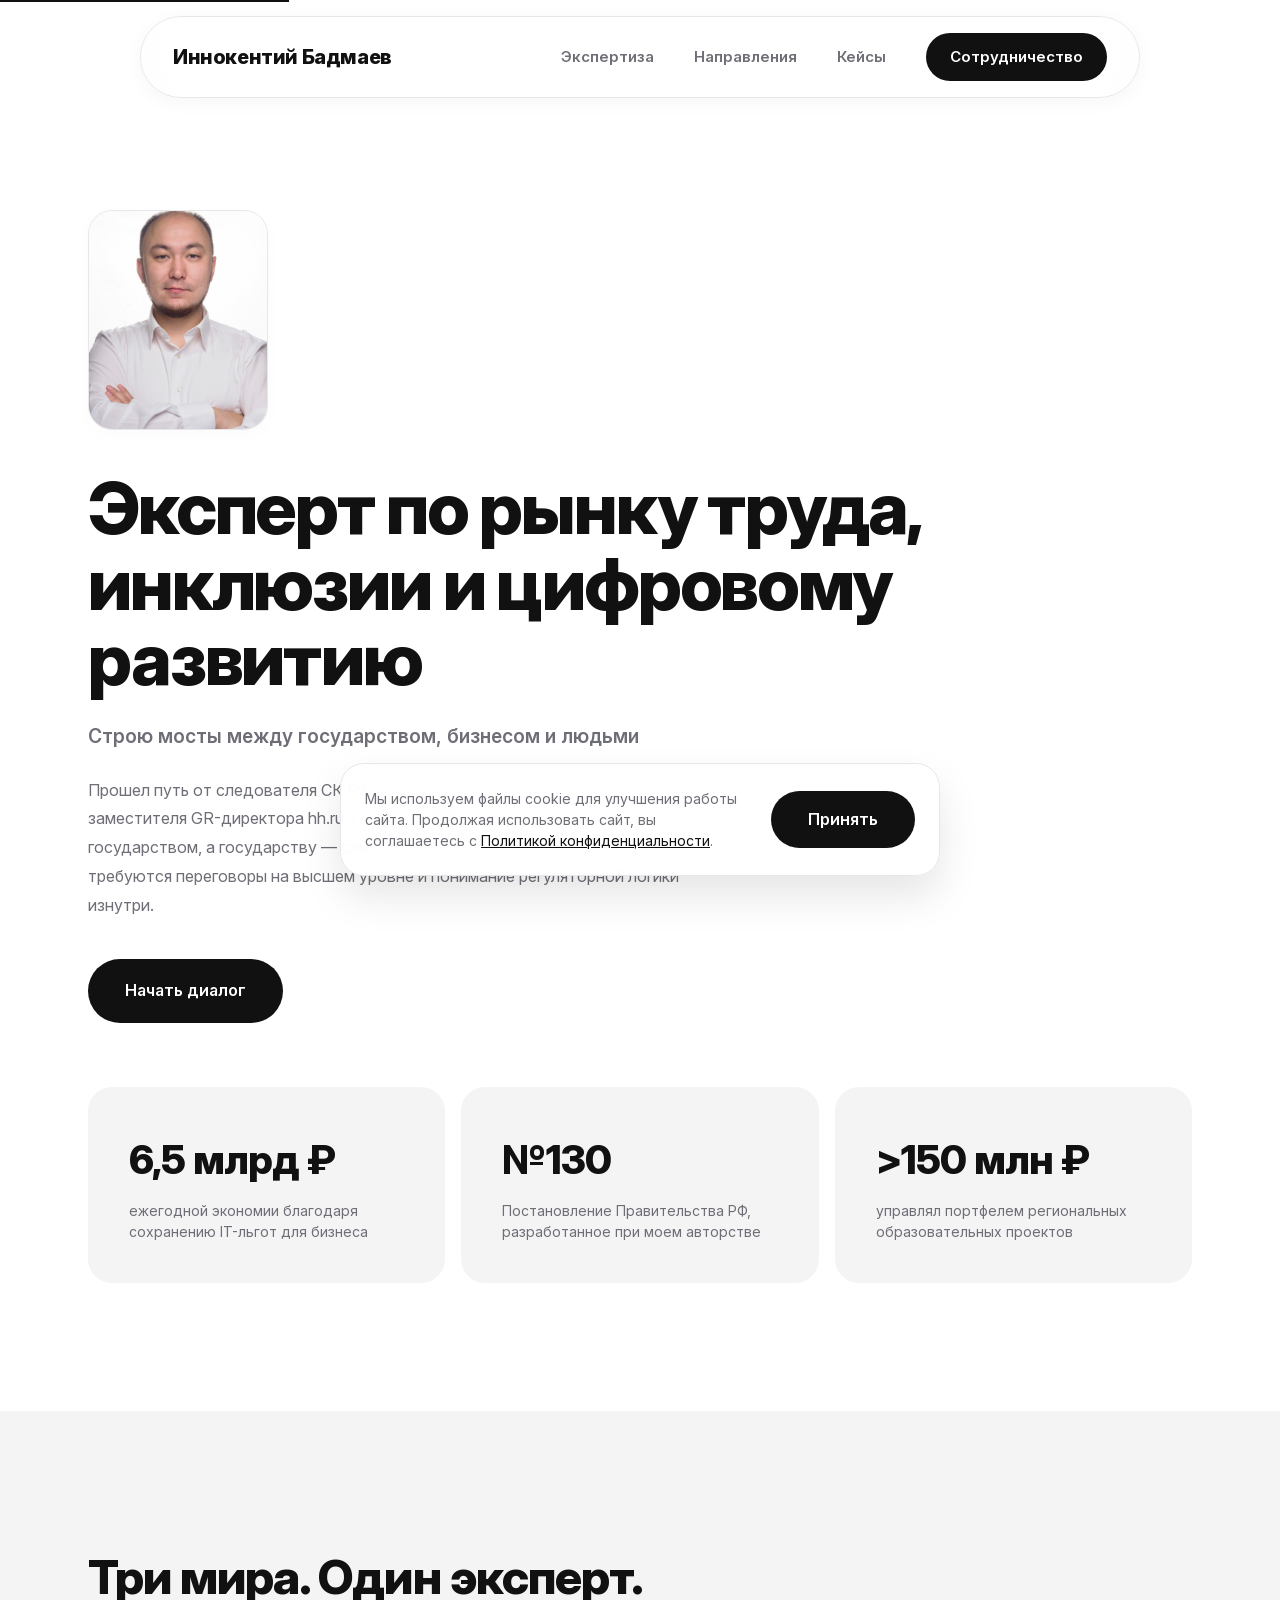
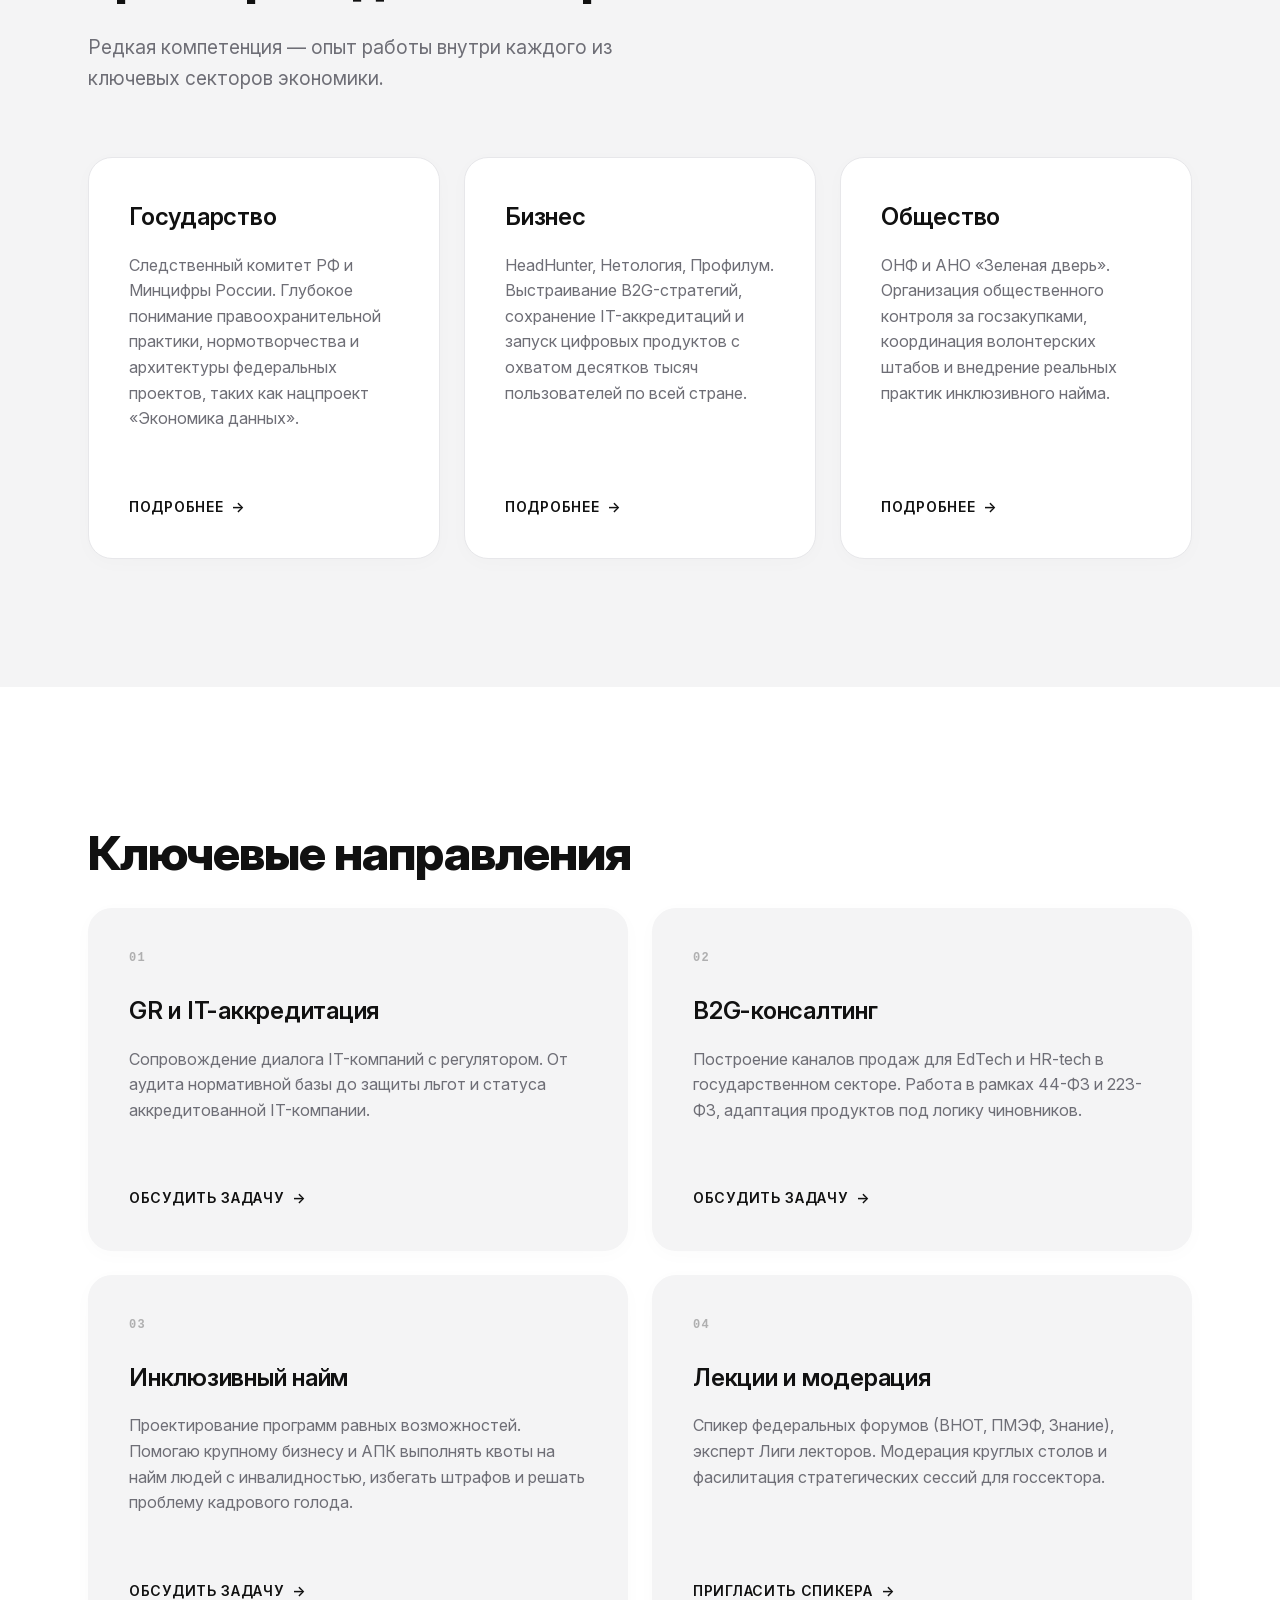
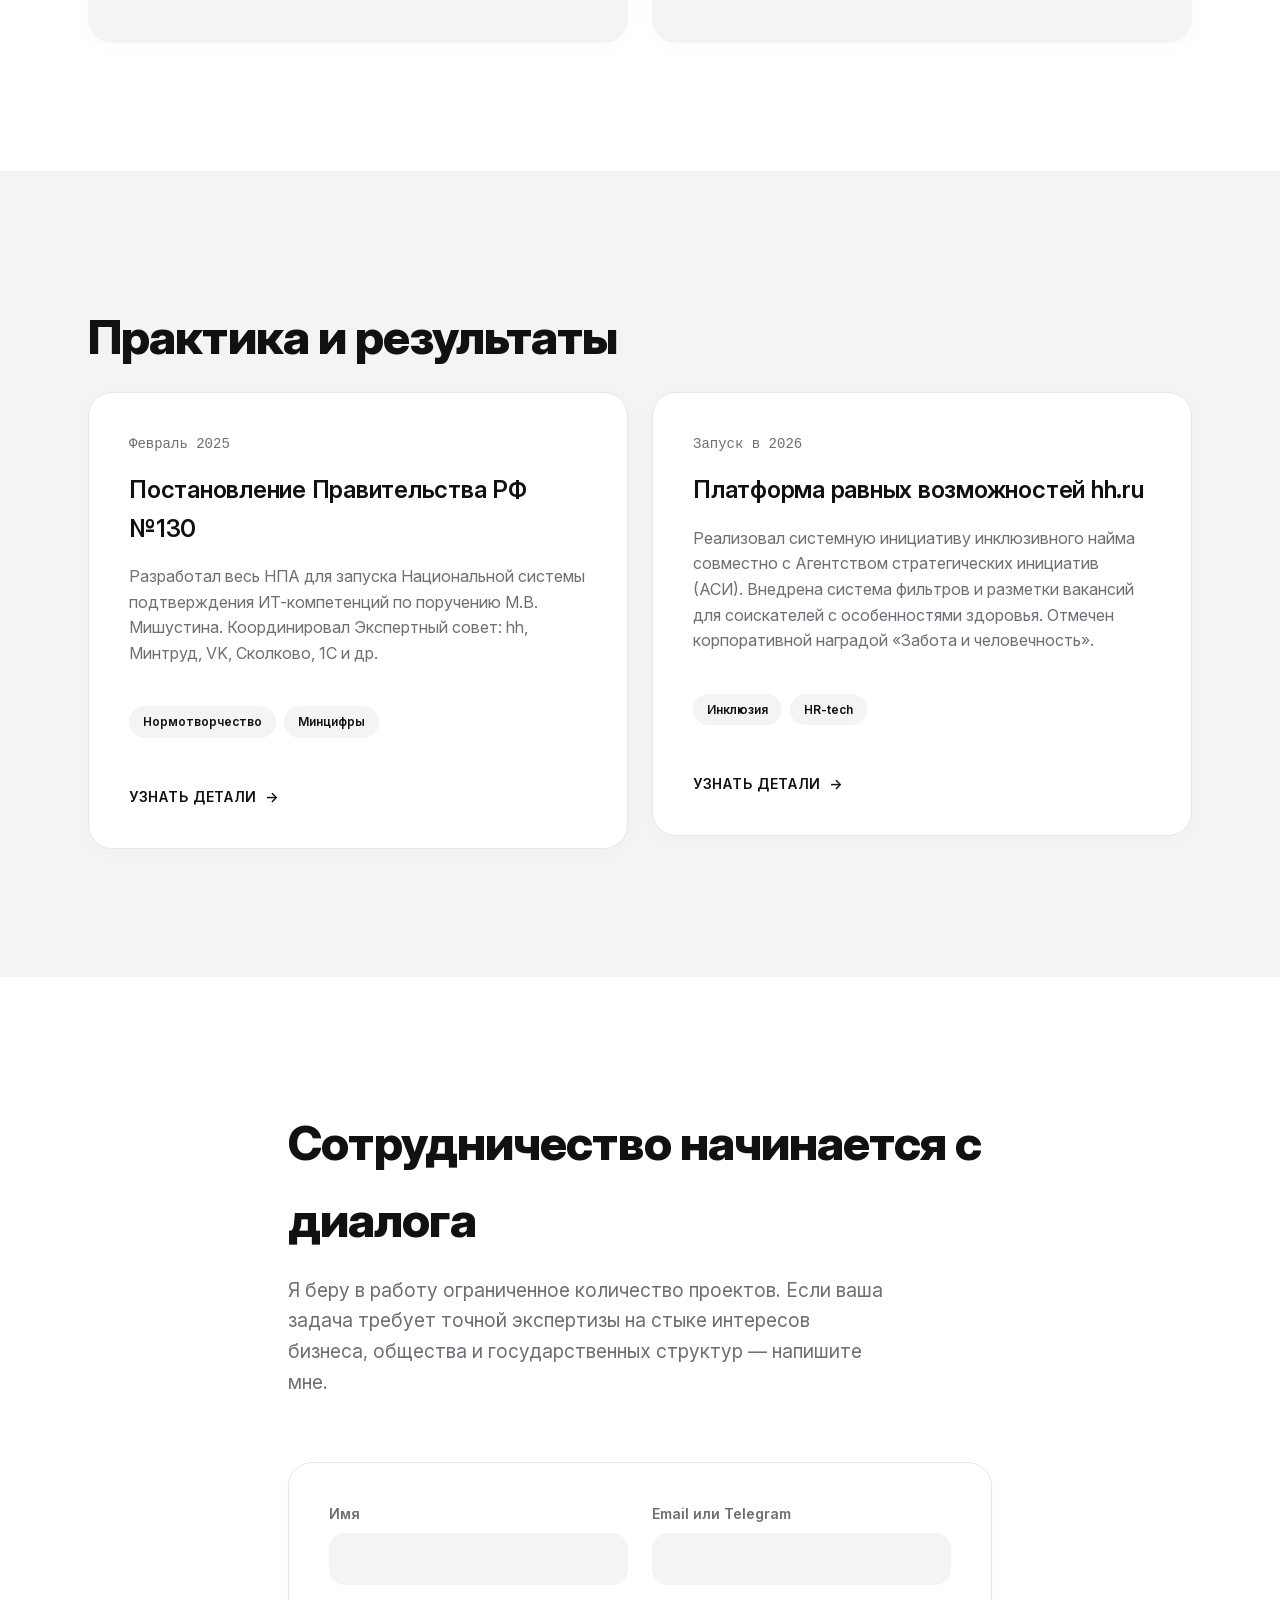
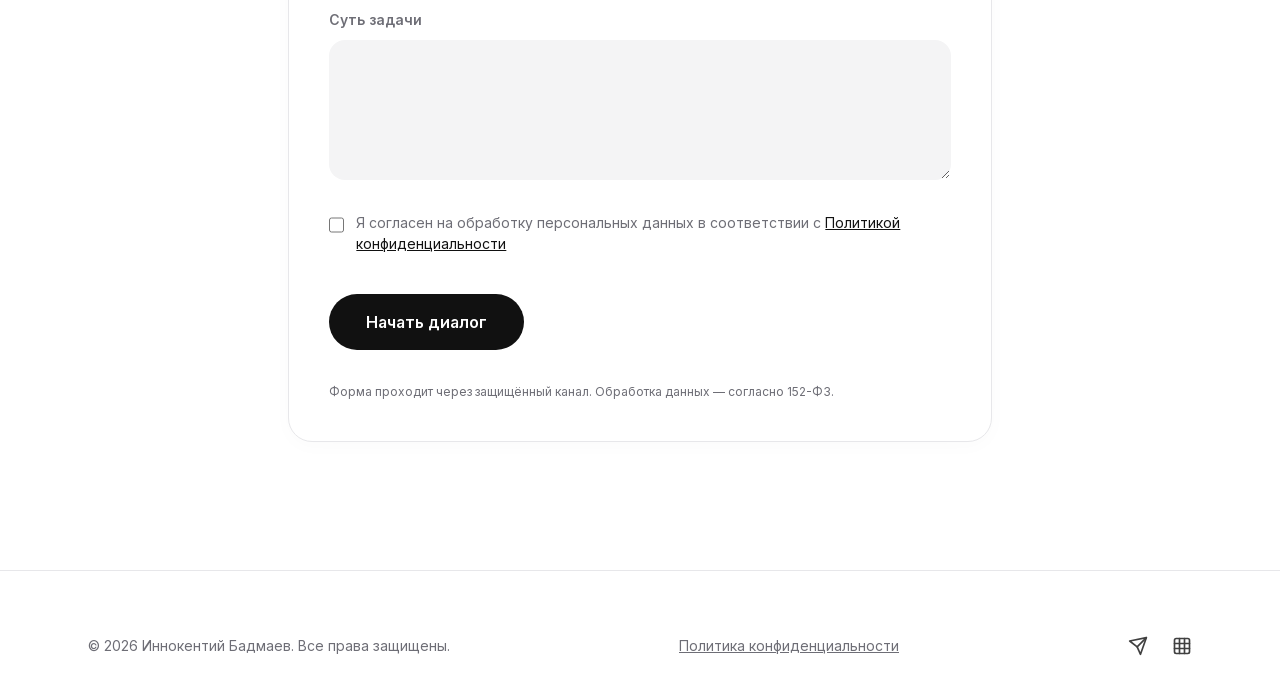
==== index.html @ f8599f76 "fix: finalize font and server function logic" ====
<!DOCTYPE html>
<html lang="ru">
<head>
  <meta charset="UTF-8">
  <meta name="viewport" content="width=device-width, initial-scale=1.0">
  <meta name="theme-color" content="#FFFFFF">
  <title>Иннокентий Бадмаев &mdash; Эксперт по рынку труда, инклюзии и цифровому развитию</title>
  <meta name="description" content="Иннокентий Бадмаев — эксперт на стыке государства, бизнеса и общества. GR-консалтинг, IT-аккредитация, инклюзивные программы, экспертные лекции.">
  <meta name="author" content="Иннокентий Бадмаев">
  <meta name="robots" content="index, follow">
  <link rel="canonical" href="https://isbadmaev.ru/">

  <!-- Open Graph -->
  <meta property="og:title" content="Иннокентий Бадмаев — Эксперт по рынку труда, инклюзии и цифровому развитию">
  <meta property="og:description" content="Строю мосты между государством, бизнесом и людьми">
  <meta property="og:type" content="website">
  <meta property="og:locale" content="ru_RU">
  <meta property="og:image" content="https://isbadmaev.ru/assets/images/avatar.jpg">

  <!-- Favicons -->
  <link rel="icon" type="image/svg+xml" href="assets/favicons/favicon.svg">
  <link rel="icon" type="image/png" sizes="96x96" href="assets/favicons/favicon-96x96.png">
  <link rel="icon" href="assets/favicons/favicon.ico" sizes="any">
  <link rel="apple-touch-icon" href="assets/favicons/apple-touch-icon.png">
  <link rel="manifest" href="assets/favicons/site.webmanifest">

  <!-- Предзагрузка критичного шрифта ускоряет First Contentful Paint -->
  <link rel="preload" href="assets/fonts/inter-var.woff2" as="font" type="font/woff2" crossorigin>

  <!-- Стили: строго normalize перед кастомными стилями -->
  <link rel="stylesheet" href="css/normalize.css">
  <link rel="stylesheet" href="css/style.css">

  <!-- Структурированные данные Schema.org -->
  <script type="application/ld+json">
  {
    "@context": "https://schema.org",
    "@type": "Person",
    "name": "Иннокентий Сергеевич Бадмаев",
    "jobTitle": "Эксперт по рынку труда, инклюзии и цифровому развитию",
    "description": "Эксперт на стыке государства, бизнеса и общества. Участник разработки Постановления Правительства РФ №130.",
    "url": "https://isbadmaev.ru/",
    "sameAs": [
      "https://setka.ru/users/2638cc5f-790b-4da6-909e-8d99691bec29",
      "https://t.me/i_badmaev"
    ]
  }
  </script>
</head>
<body>

  <!-- Skip-link для клавиатурной навигации и screen-readers (a11y) -->
  <a href="#main-content" class="skip-link">Перейти к основному содержанию</a>

  <!-- ==================== HEADER / NAVIGATION ==================== -->
  <header class="header">
    <div class="header__container">
      <a href="#hero" class="header__logo">Иннокентий Бадмаев</a>

      <nav class="nav" aria-label="Основная навигация">
        <!-- Бургер -->
        <button class="nav__burger" type="button" aria-label="Открыть меню" aria-expanded="false" aria-controls="nav-menu">
          <span class="nav__burger-line"></span>
          <span class="nav__burger-line"></span>
          <span class="nav__burger-line"></span>
        </button>

        <!-- Затемняющий фон (оверлей) -->
        <div class="nav__overlay" id="nav-overlay"></div>

        <!-- Выезжающая панель меню -->
        <div class="nav__menu" id="nav-menu" role="navigation">
          <button class="nav__close" type="button" aria-label="Закрыть меню">
            &times;
          </button>
          
          <a class="nav__link" href="#matrix">Экспертиза</a>
          <a class="nav__link" href="#services">Направления</a>
          <a class="nav__link" href="#cases">Кейсы</a>
          <a class="nav__link nav__link--cta" href="#contact">Сотрудничество</a>
        </div>
      </nav>
    </div>
  </header>

  <main class="main" id="main-content">

    <!-- ==================== 1. HERO ==================== -->
    <section class="hero" id="hero" aria-labelledby="hero-title">
      <div class="hero__media" aria-hidden="true"></div>

      <div class="hero__container">
        <div class="hero__content">
          <img src="assets/images/avatar.jpg" alt="Иннокентий Бадмаев" class="hero__avatar" width="180" height="220">
          
          <h1 class="hero__title" id="hero-title">Эксперт по рынку труда, инклюзии и цифровому развитию</h1>
          <p class="hero__subtitle">Строю мосты между государством, бизнесом и людьми</p>
          <p class="hero__lead">Прошел путь от следователя СК РФ до руководителя проектов Минцифры и заместителя GR-директора hh.ru. Помогаю бизнесу говорить с государством, а государству — слышать людей. Решаю задачи там, где требуются переговоры на высшем уровне и понимание регуляторной логики изнутри.</p>
          <a href="#contact" class="hero__cta button button--primary">Начать диалог</a>
        </div>

        <div class="hero__stats" role="list" aria-label="Ключевые показатели">
          <div class="hero__stat" role="listitem">
            <span class="hero__stat-number">6,5 млрд ₽</span>
            <span class="hero__stat-label">ежегодной экономии благодаря сохранению IT-льгот для бизнеса</span>
          </div>
          <div class="hero__stat" role="listitem">
            <span class="hero__stat-number">№130</span>
            <span class="hero__stat-label">Постановление Правительства РФ, разработанное при моем авторстве</span>
          </div>
          <div class="hero__stat" role="listitem">
            <span class="hero__stat-number">>150 млн ₽</span>
            <span class="hero__stat-label">управлял портфелем региональных образовательных проектов</span>
          </div>
        </div>
      </div>
    </section>

    <!-- ==================== 2. МАТРИЦА УНИКАЛЬНОСТИ ==================== -->
    <section class="matrix" id="matrix" aria-labelledby="matrix-title">
      <div class="matrix__container">
        <h2 class="matrix__title" id="matrix-title">Три мира. Один эксперт.</h2>
        <p class="matrix__subtitle">Редкая компетенция — опыт работы внутри каждого из ключевых секторов экономики.</p>

        <div class="matrix__grid">
          <article class="matrix__card">
            <h3 class="matrix__card-title">Государство</h3>
            <p class="matrix__card-text">Следственный комитет РФ и Минцифры России. Глубокое понимание правоохранительной практики, нормотворчества и архитектуры федеральных проектов, таких как нацпроект «Экономика данных».</p>
            <a href="#contact" class="card__link">Подробнее <span class="card__link-arrow" aria-hidden="true">&rarr;</span></a>
          </article>

          <article class="matrix__card">
            <h3 class="matrix__card-title">Бизнес</h3>
            <p class="matrix__card-text">HeadHunter, Нетология, Профилум. Выстраивание B2G-стратегий, сохранение IT-аккредитаций и запуск цифровых продуктов с охватом десятков тысяч пользователей по всей стране.</p>
            <a href="#contact" class="card__link">Подробнее <span class="card__link-arrow" aria-hidden="true">&rarr;</span></a>
          </article>

          <article class="matrix__card">
            <h3 class="matrix__card-title">Общество</h3>
            <p class="matrix__card-text">ОНФ и АНО «Зеленая дверь». Организация общественного контроля за госзакупками, координация волонтерских штабов и внедрение реальных практик инклюзивного найма.</p>
            <a href="#contact" class="card__link">Подробнее <span class="card__link-arrow" aria-hidden="true">&rarr;</span></a>
          </article>
        </div>
      </div>
    </section>

    <!-- ==================== 3. ПРОДУКТОВЫЙ ПОРТФЕЛЬ ==================== -->
    <section class="services" id="services" aria-labelledby="services-title">
      <div class="services__container">
        <h2 class="services__title" id="services-title">Ключевые направления</h2>

        <div class="services-grid">
          <article class="services-grid__item">
            <span class="services-grid__index" aria-hidden="true">01</span>
            <h3 class="services-grid__title">GR и IT-аккредитация</h3>
            <p class="services-grid__text">Сопровождение диалога IT-компаний с регулятором. От аудита нормативной базы до защиты льгот и статуса аккредитованной IT-компании.</p>
            <a href="#contact" class="card__link">Обсудить задачу <span class="card__link-arrow" aria-hidden="true">&rarr;</span></a>
          </article>

          <article class="services-grid__item">
            <span class="services-grid__index" aria-hidden="true">02</span>
            <h3 class="services-grid__title">B2G-консалтинг</h3>
            <p class="services-grid__text">Построение каналов продаж для EdTech и HR-tech в государственном секторе. Работа в рамках 44-ФЗ и 223-ФЗ, адаптация продуктов под логику чиновников.</p>
            <a href="#contact" class="card__link">Обсудить задачу <span class="card__link-arrow" aria-hidden="true">&rarr;</span></a>
          </article>

          <article class="services-grid__item">
            <span class="services-grid__index" aria-hidden="true">03</span>
            <h3 class="services-grid__title">Инклюзивный найм</h3>
            <p class="services-grid__text">Проектирование программ равных возможностей. Помогаю крупному бизнесу и АПК выполнять квоты на найм людей с инвалидностью, избегать штрафов и решать проблему кадрового голода.</p>
            <a href="#contact" class="card__link">Обсудить задачу <span class="card__link-arrow" aria-hidden="true">&rarr;</span></a>
          </article>

          <article class="services-grid__item">
            <span class="services-grid__index" aria-hidden="true">04</span>
            <h3 class="services-grid__title">Лекции и модерация</h3>
            <p class="services-grid__text">Спикер федеральных форумов (ВНОТ, ПМЭФ, Знание), эксперт Лиги лекторов. Модерация круглых столов и фасилитация стратегических сессий для госсектора.</p>
            <a href="#contact" class="card__link">Пригласить спикера <span class="card__link-arrow" aria-hidden="true">&rarr;</span></a>
          </article>
        </div>
      </div>
    </section>

    <!-- ==================== 4. ФЛАГМАНСКИЕ КЕЙСЫ ==================== -->
    <section class="cases" id="cases" aria-labelledby="cases-title">
      <div class="cases__container">
        <h2 class="cases__title" id="cases-title">Практика и результаты</h2>

        <div class="cases__timeline">
          <article class="cases__item">
            <div class="cases__card">
              <span class="cases__date">Февраль 2025</span>
              <h3 class="cases__item-title">Постановление Правительства РФ №130</h3>
              <p class="cases__item-text">Разработал весь НПА для запуска Национальной системы подтверждения ИТ-компетенций по поручению М.В. Мишустина. Координировал Экспертный совет: hh, Минтруд, VK, Сколково, 1С и др.</p>
              <div class="cases__badges">
                <span class="cases__badge">Нормотворчество</span>
                <span class="cases__badge">Минцифры</span>
              </div>
              <a href="#contact" class="cases__cta">Узнать детали <span class="card__link-arrow" aria-hidden="true">&rarr;</span></a>
            </div>
          </article>

          <article class="cases__item">
            <div class="cases__card">
              <span class="cases__date">Запуск в 2026</span>
              <h3 class="cases__item-title">Платформа равных возможностей hh.ru</h3>
              <p class="cases__item-text">Реализовал системную инициативу инклюзивного найма совместно с Агентством стратегических инициатив (АСИ). Внедрена система фильтров и разметки вакансий для соискателей с особенностями здоровья. Отмечен корпоративной наградой «Забота и человечность».</p>
              <div class="cases__badges">
                <span class="cases__badge">Инклюзия</span>
                <span class="cases__badge">HR-tech</span>
              </div>
              <a href="#contact" class="cases__cta">Узнать детали <span class="card__link-arrow" aria-hidden="true">&rarr;</span></a>
            </div>
          </article>
        </div>
      </div>
    </section>

    <!-- ==================== 5. CALL TO ACTION / ФОРМА СВЯЗИ ==================== -->
    <section class="contact" id="contact" aria-labelledby="contact-title">
      <div class="contact__container">
        <h2 class="contact__title" id="contact-title">Сотрудничество начинается с диалога</h2>
        <p class="contact__subtitle">Я беру в работу ограниченное количество проектов. Если ваша задача требует точной экспертизы на стыке интересов бизнеса, общества и государственных структур — напишите мне.</p>

        <form class="contact__form" id="contact-form" action="/api/send-form" method="POST" novalidate>
          <div class="contact__row">
            <div class="contact__field">
              <label class="contact__label" for="name">Имя</label>
              <input class="contact__input" type="text" id="name" name="name" required autocomplete="name" aria-describedby="name-error">
              <span class="contact__error" id="name-error" role="alert" aria-live="polite"></span>
            </div>

            <div class="contact__field">
              <label class="contact__label" for="contact-info">Email или Telegram</label>
              <input class="contact__input" type="text" id="contact-info" name="contact_info" required autocomplete="email" aria-describedby="contact-info-error">
              <span class="contact__error" id="contact-info-error" role="alert" aria-live="polite"></span>
            </div>
          </div>

          <div class="contact__field">
            <label class="contact__label" for="message">Суть задачи</label>
            <textarea class="contact__textarea" id="message" name="message" rows="4" required aria-describedby="message-error"></textarea>
            <span class="contact__error" id="message-error" role="alert" aria-live="polite"></span>
          </div>

          <div class="contact__consent">
            <input class="contact__checkbox" type="checkbox" id="consent" name="consent" required>
            <label class="contact__consent-label" for="consent">
              Я согласен на обработку персональных данных в соответствии с
              <a href="privacy.html" class="contact__policy-link">Политикой конфиденциальности</a>
            </label>
          </div>

          <button class="contact__submit button button--primary" type="submit">
            <span class="contact__submit-text">Начать диалог</span>
          </button>

          <p class="contact__microtext">Форма проходит через защищённый канал. Обработка данных — согласно 152-ФЗ.</p>
          <p class="contact__status" id="contact-status" role="status" aria-live="polite"></p>
        </form>
      </div>
    </section>

  </main>

  <!-- ==================== FOOTER ==================== -->
  <footer class="footer">
    <div class="footer__container">
      <p class="footer__copyright">&copy; 2026 Иннокентий Бадмаев. Все права защищены.</p>

      <nav class="footer__nav" aria-label="Юридическая информация">
        <a class="footer__link" href="privacy.html">Политика конфиденциальности</a>
      </nav>

      <div class="footer__socials">
        <a href="https://t.me/i_badmaev" class="footer__social-link" aria-label="Telegram" target="_blank" rel="noopener noreferrer me">
          <svg xmlns="http://www.w3.org/2000/svg" width="20" height="20" viewBox="0 0 24 24" fill="none" stroke="currentColor" stroke-width="2" stroke-linecap="round" stroke-linejoin="round"><path d="m22 2-7 20-4-9-9-7Z"/><path d="M22 2 11 13"/></svg>
        </a>
        <a href="https://setka.ru/users/2638cc5f-790b-4da6-909e-8d99691bec29" class="footer__social-link" aria-label="Setka" target="_blank" rel="noopener noreferrer me">
          <svg xmlns="http://www.w3.org/2000/svg" width="20" height="20" viewBox="0 0 24 24" fill="none" stroke="currentColor" stroke-width="2" stroke-linecap="round" stroke-linejoin="round"><rect width="18" height="18" x="3" y="3" rx="2"/><path d="M9 3v18"/><path d="M15 3v18"/><path d="M3 9h18"/><path d="M3 15h18"/></svg>
        </a>
      </div>
    </div>
  </footer>

  <!-- ==================== COOKIE CONSENT (152-ФЗ) ==================== -->
  <div class="cookie-consent" id="cookie-consent" role="dialog" aria-label="Уведомление об использовании cookie" hidden>
    <p class="cookie-consent__text">
      Мы используем файлы cookie для улучшения работы сайта. Продолжая использовать сайт, вы соглашаетесь с
      <a href="privacy.html" class="cookie-consent__link">Политикой конфиденциальности</a>.
    </p>
    <button class="cookie-consent__button button button--primary" id="cookie-consent-accept" type="button">Принять</button>
  </div>

  <!-- Скрипты подключаются в конце body для скорости загрузки -->
  <script src="js/cookie-consent.js" defer></script>
  <script src="js/main.js" defer></script>

</body>
</html>
---- css/style.css ----
/* ==========================================================================
   style.css — БИС 2.1 (Light Premium Bento Edition)
   Стиль: Чистый минимализм, высокая контрастность, строгая типографика. 
   Mobile First. Подключается строго после normalize.css.
   ========================================================================== */

/* ---- 1. ROOT ПЕРЕМЕННЫЕ ---- */
:root {
  /* Цвета: Светлый премиум */
  --color-bg: #ffffff;          
  --color-bg-soft: #f4f4f5;     
  --color-bg-card: #ffffff;     
  --color-text: #111111;        
  --color-text-secondary: #6e6e76; 
  --color-border: #e7e7ea;      
  --color-border-hover: #d4d4d8;
  
  /* Акценты и Статусы (Успех/Ошибка) */
  --color-accent: #111111;      
  --color-accent-hover: #2a2a2e;
  --color-accent-text: #ffffff; 
  --color-error: #ef4444;       
  --color-success: #10b981;     

  /* Типографика */
  --font-main: 'Inter', system-ui, -apple-system, BlinkMacSystemFont, 'Segoe UI', sans-serif;
  --fs-h1: clamp(2.5rem, 7vw, 4.5rem);
  --fs-h2: clamp(2rem, 5vw, 3rem);
  --fs-h3: clamp(1.25rem, 2vw, 1.5rem);
  --fs-lead: clamp(1.125rem, 1.5vw, 1.25rem);
  --fs-body: 1rem;
  --fs-small: 0.875rem;
  
  --lh-tight: 1.05;
  --lh-normal: 1.6;
  
  --fw-black: 800;
  --fw-bold: 600;
  --fw-regular: 400;

  /* Отступы */
  --space-xs: 0.5rem;
  --space-sm: 1rem;
  --space-md: 1.5rem;
  --space-lg: 2.5rem;
  --space-xl: 4rem;
  --space-section: clamp(5rem, 12vw, 8rem);

  /* Радиусы */
  --radius-pill: 999px;
  --radius-lg: 24px;
  --radius-md: 16px;
  --radius-sm: 8px;

  /* Тени и эффекты */
  --shadow-glow: 0 4px 20px rgba(0, 0, 0, 0.02);
  --shadow-card-hover: 0 12px 30px rgba(0, 0, 0, 0.08), 0 4px 10px rgba(0, 0, 0, 0.03);
  
  /* Контейнер */
  --container-max: 1200px;
  --container-padding: 1.5rem;

  /* Анимация */
  --transition-fast: 0.2s ease-out;
  --transition-base: 0.4s cubic-bezier(0.16, 1, 0.3, 1);
}

@media (min-width: 768px) {
  :root {
    --container-padding: 3rem;
  }
}

@font-face {
  font-family: 'Inter';
  src: url('../assets/fonts/inter-var.woff2') format('woff2');
  font-weight: 100 900;
  font-display: swap;
}

/* ---- 2. БАЗА ---- */
body {
  font-family: var(--font-main);
  font-size: var(--fs-body);
  line-height: var(--lh-normal);
  color: var(--color-text);
  background-color: var(--color-bg);
  -webkit-font-smoothing: antialiased;
  -moz-osx-font-smoothing: grayscale;
}

::selection {
  background-color: rgba(17, 17, 17, 0.1);
  color: var(--color-text);
}

a {
  text-decoration: none;
  transition: all var(--transition-fast);
}

.skip-link {
  position: absolute;
  top: -40px;
  left: 0;
  background: var(--color-accent);
  color: var(--color-accent-text);
  padding: 8px;
  z-index: 1000;
  transition: top var(--transition-fast);
}
.skip-link:focus {
  top: 0;
}

.header__container,
.hero__container,
.matrix__container,
.services__container,
.cases__container,
.contact__container,
.footer__container {
  max-width: var(--container-max);
  margin: 0 auto;
  padding-left: var(--container-padding);
  padding-right: var(--container-padding);
}

/* ---- 3. КНОПКИ ---- */
.button {
  display: inline-flex;
  align-items: center;
  justify-content: center;
  gap: var(--space-xs);
  padding: 1.125rem 2.25rem;
  border-radius: var(--radius-pill);
  font-size: var(--fs-body);
  font-weight: var(--fw-bold);
  white-space: nowrap;
  cursor: pointer;
  transition: all var(--transition-base);
}

.button--primary {
  background-color: var(--color-accent);
  color: var(--color-accent-text);
  border: 1px solid transparent;
}

.button--primary:hover {
  background-color: var(--color-accent-hover);
  transform: scale(1.02) translateY(-2px);
  box-shadow: 0 10px 20px rgba(0, 0, 0, 0.1);
}

.button--primary:active {
  transform: scale(0.98);
}

.button:disabled {
  opacity: 0.7;
  cursor: not-allowed;
  transform: none !important;
  box-shadow: none !important;
}

.card__link,
.cases__cta {
  display: inline-flex;
  align-items: center;
  gap: 0.5rem;
  margin-top: auto;
  padding-top: var(--space-md);
  font-size: var(--fs-small);
  font-weight: var(--fw-bold);
  color: var(--color-text);
  text-transform: uppercase;
  letter-spacing: 0.05em;
}

.card__link-arrow {
  display: inline-block;
  transition: transform var(--transition-fast);
}

.card__link:hover .card__link-arrow,
.cases__cta:hover .card__link-arrow {
  transform: translateX(6px);
}

.card__link:hover,
.cases__cta:hover {
  color: var(--color-text-secondary);
}

/* ---- 4. HEADER (ИСПРАВЛЕНО ДЛЯ МЕНЮ) ---- */
.header {
  position: sticky;
  top: var(--space-sm);
  z-index: 100;
  display: flex;
  justify-content: center;
  padding: 0 var(--space-sm);
}

.header__container {
  position: relative; /* Важно: для позиционирования ::before */
  display: flex;
  align-items: center;
  justify-content: space-between;
  width: 100%;
  max-width: 1000px;
  padding: 1rem 2rem;
  background-color: rgba(255, 255, 255, 0.85);
  border: 1px solid var(--color-border);
  border-radius: var(--radius-pill);
  box-shadow: 0 4px 20px rgba(0, 0, 0, 0.04);
  /* GPU-ускорение для плавного скролла под шапкой */
  will-change: transform, backdrop-filter;
  transform: translateZ(0);
}

/* Размытие вынесено на отдельный слой, чтобы не блокировать мобильное меню */
.header__container::before {
  content: "";
  position: absolute;
  inset: 0;
  border-radius: inherit;
  backdrop-filter: blur(16px);
  -webkit-backdrop-filter: blur(16px);
  z-index: -1; 
}

.header__logo {
  font-weight: var(--fw-black);
  font-size: 1.25rem;
  color: var(--color-text);
  letter-spacing: -0.02em;
}

.nav__burger {
  display: flex;
  flex-direction: column;
  justify-content: center;
  gap: 6px;
  width: 32px;
  height: 32px;
  z-index: 110;
  background: transparent;
  border: none;
  cursor: pointer;
  padding: 0;
}

.nav__burger-line {
  display: block;
  width: 100%;
  height: 2px;
  background-color: var(--color-text);
  border-radius: 2px;
  transition: all var(--transition-base);
}

.nav__burger[aria-expanded="true"] .nav__burger-line:nth-child(1) {
  transform: translateY(8px) rotate(45deg);
}
.nav__burger[aria-expanded="true"] .nav__burger-line:nth-child(2) {
  opacity: 0;
}
.nav__burger[aria-expanded="true"] .nav__burger-line:nth-child(3) {
  transform: translateY(-8px) rotate(-45deg);
}

/* Оверлей меню */
.nav__overlay {
  position: fixed;
  top: 0;
  left: 0;
  width: 100vw;
  height: 100vh;
  background-color: rgba(17, 17, 17, 0.4);
  backdrop-filter: blur(4px);
  -webkit-backdrop-filter: blur(4px);
  z-index: 115;
  opacity: 0;
  visibility: hidden;
  transition: all var(--transition-base);
}

.nav__overlay.is-active {
  opacity: 1;
  visibility: visible;
}

/* Панель меню */
.nav__menu {
  position: fixed;
  top: 0;
  right: 0;
  height: 100vh;
  width: min(85vw, 360px);
  background-color: var(--color-bg);
  border-left: 1px solid var(--color-border);
  display: flex;
  flex-direction: column;
  align-items: flex-start;
  gap: var(--space-lg);
  padding: 8rem var(--space-lg) var(--space-lg);
  transform: translateX(100%);
  transition: transform var(--transition-base);
  z-index: 120;
  box-shadow: -10px 0 40px rgba(0, 0, 0, 0.05);
}

.nav__menu.is-open {
  transform: translateX(0);
}

/* Железобетонный крестик закрытия */
.nav__close {
  position: absolute;
  top: 1rem;
  right: 1.5rem;
  background: transparent;
  border: none;
  font-size: 3rem; /* Крупно и удобно */
  line-height: 1;
  color: var(--color-text-secondary);
  cursor: pointer;
  transition: color var(--transition-fast), transform var(--transition-fast);
  padding: 1rem; /* Большая зона клика для пальца */
  display: flex;
  align-items: center;
  justify-content: center;
  border-radius: 50%;
  z-index: 1000; /* Принудительно поверх всего */
}

.nav__close:hover {
  color: var(--color-text);
  transform: scale(1.1);
}

.nav__link {
  font-size: 1.5rem;
  font-weight: var(--fw-bold);
  color: var(--color-text-secondary);
  display: block;
}

.nav__link:hover {
  color: var(--color-text);
}

.nav__link--cta {
  margin-top: var(--space-md);
  padding: 1rem 2rem;
  background-color: var(--color-accent);
  color: var(--color-bg);
  border-radius: var(--radius-pill);
  font-size: 1.125rem;
}

@media (min-width: 900px) {
  .nav__burger,
  .nav__overlay,
  .nav__close {
    display: none;
  }
  .nav__menu {
    position: static;
    height: auto;
    width: auto;
    flex-direction: row;
    align-items: center;
    gap: 2.5rem;
    padding: 0;
    transform: none;
    border: none;
    background-color: transparent;
    box-shadow: none;
  }
  .nav__link {
    font-size: 0.9375rem;
  }
  .nav__link--cta {
    margin-top: 0;
    padding: 0.75rem 1.5rem;
    font-size: 0.9375rem;
  }
}
@media (max-width: 400px) {
  .header__logo {
    font-size: 1rem;
  }
  .header__container {
    padding: 1rem 1.25rem;
  }
}

/* ---- 5. HERO ---- */
.hero, .matrix, .services, .cases, .contact {
  scroll-margin-top: 6rem;
}
.hero {
  padding: 8rem 0 var(--space-section);
  background-color: var(--color-bg);
}

.hero__container {
  display: flex;
  flex-direction: column;
  gap: var(--space-xl);
}

.hero__avatar {
  width: 140px;
  height: 160px; 
  border-radius: var(--radius-lg);
  object-fit: cover;
  margin-bottom: var(--space-lg);
  border: 1px solid var(--color-border);
  box-shadow: var(--shadow-glow);
}

.hero__title {
  font-size: var(--fs-h1);
  font-weight: var(--fw-black);
  line-height: var(--lh-tight);
  letter-spacing: -0.03em;
  margin-bottom: var(--space-md);
  color: var(--color-text);
}

.hero__subtitle {
  font-size: var(--fs-lead);
  font-weight: var(--fw-bold);
  color: var(--color-text-secondary);
  margin-bottom: var(--space-md);
  max-width: 800px;
}

.hero__lead {
  font-size: var(--fs-body);
  color: var(--color-text-secondary);
  max-width: 600px;
  margin-bottom: var(--space-lg);
  line-height: 1.8;
}

.hero__stats {
  display: grid;
  grid-template-columns: 1fr;
  gap: var(--space-sm);
}

.hero__stat {
  background-color: var(--color-bg-soft);
  border: 1px solid transparent;
  border-radius: var(--radius-lg);
  padding: var(--space-lg);
  display: flex;
  flex-direction: column;
  gap: 0.5rem;
}

.hero__stat-number {
  font-size: 2.5rem;
  font-weight: var(--fw-black);
  color: var(--color-text);
  letter-spacing: -0.02em;
}

.hero__stat-label {
  font-size: var(--fs-small);
  color: var(--color-text-secondary);
  line-height: 1.5;
}

@media (min-width: 768px) {
  .hero__avatar {
    width: 180px;
    height: 220px;
  }
  .hero__stats {
    grid-template-columns: repeat(3, 1fr);
  }
}

/* ---- ЧЕРЕДОВАНИЕ ФОНА СЕКЦИЙ ---- */
.matrix, .cases {
  background-color: var(--color-bg-soft);
}
.services, .contact {
  background-color: var(--color-bg);
}

/* ---- 6. КАРТОЧКИ УСЛУГ И КЕЙСОВ ---- */
.matrix, .services, .cases {
  padding: var(--space-section) 0;
}

.matrix__title, .services__title, .cases__title, .contact__title {
  font-size: var(--fs-h2);
  font-weight: var(--fw-black);
  letter-spacing: -0.02em;
  margin-bottom: var(--space-sm);
}

.matrix__subtitle, .contact__subtitle {
  font-size: var(--fs-lead);
  color: var(--color-text-secondary);
  max-width: 600px;
  margin-bottom: var(--space-xl);
}

/* Сетки */
.matrix__grid {
  display: grid;
  grid-template-columns: 1fr;
  gap: var(--space-md);
}

.services-grid, .cases__timeline {
  display: grid;
  grid-template-columns: 1fr;
  gap: var(--space-md);
}

.matrix__card, .services-grid__item, .cases__card {
  background-color: var(--color-bg-card);
  border: 1px solid var(--color-border);
  border-radius: var(--radius-lg);
  padding: var(--space-lg);
  display: flex;
  flex-direction: column;
  transition: all var(--transition-base);
  box-shadow: var(--shadow-glow);
}

.services-grid__item {
  background-color: var(--color-bg-soft);
  border-color: transparent;
}

.matrix__card:hover, .services-grid__item:hover, .cases__card:hover {
  transform: translateY(-4px);
  border-color: var(--color-border-hover);
  box-shadow: var(--shadow-card-hover);
  background-color: var(--color-bg-card);
}

.matrix__card-title, .services-grid__title, .cases__item-title {
  font-size: var(--fs-h3);
  font-weight: var(--fw-bold);
  margin-bottom: var(--space-sm);
  color: var(--color-text);
  letter-spacing: -0.01em;
}

.matrix__card-text, .services-grid__text, .cases__item-text {
  font-size: 1rem;
  color: var(--color-text-secondary);
  line-height: 1.6;
  margin-bottom: var(--space-lg);
}

.services-grid__index {
  display: inline-block;
  font-size: 0.75rem;
  font-weight: var(--fw-black);
  color: rgba(17, 17, 17, 0.3);
  margin-bottom: var(--space-md);
  font-family: monospace;
  letter-spacing: 0.1em;
}

.cases__date {
  display: inline-block;
  font-size: var(--fs-small);
  color: var(--color-text-secondary);
  margin-bottom: var(--space-sm);
  font-family: monospace;
}

.cases__badges {
  display: flex;
  flex-wrap: wrap;
  gap: 0.5rem;
  margin-bottom: var(--space-md);
}

.cases__badge {
  padding: 0.375rem 0.875rem;
  background-color: var(--color-bg-soft);
  border-radius: var(--radius-pill);
  font-size: 0.75rem;
  font-weight: var(--fw-bold);
  color: var(--color-text);
}

@media (min-width: 768px) {
  .matrix__grid {
    grid-template-columns: repeat(3, 1fr);
  }
  .services-grid {
    grid-template-columns: repeat(2, 1fr);
  }
  .cases__timeline {
    grid-template-columns: repeat(2, 1fr);
  }
}

/* ---- 7. ФОРМА СВЯЗИ ---- */
.contact {
  padding: var(--space-section) 0;
}

.contact__container {
  display: flex;
  flex-direction: column;
  max-width: 800px;
  margin: 0 auto;
}

.contact__form {
  background-color: var(--color-bg-card);
  border: 1px solid var(--color-border);
  border-radius: var(--radius-lg);
  padding: var(--space-lg);
  display: flex;
  flex-direction: column;
  gap: var(--space-md);
  box-shadow: var(--shadow-glow);
}

.contact__row {
  display: grid;
  grid-template-columns: 1fr;
  gap: var(--space-md);
}

.contact__field {
  display: flex;
  flex-direction: column;
  gap: 0.5rem;
  position: relative; 
}

.contact__label {
  font-size: 0.875rem;
  font-weight: var(--fw-bold);
  color: var(--color-text-secondary);
}

.contact__input,
.contact__textarea {
  padding: 1rem 1.25rem;
  background-color: var(--color-bg-soft);
  border: 1px solid transparent;
  border-radius: var(--radius-md);
  font-family: var(--font-main);
  font-size: 1rem;
  color: var(--color-text);
  transition: all var(--transition-fast);
}

.contact__input:focus,
.contact__textarea:focus {
  outline: none;
  border-color: var(--color-text);
  background-color: var(--color-bg);
  box-shadow: 0 0 0 4px rgba(17, 17, 17, 0.05);
}

.contact__input.is-invalid,
.contact__textarea.is-invalid {
  border-color: var(--color-error);
  background-color: #fef2f2;
}
.contact__input.is-invalid:focus,
.contact__textarea.is-invalid:focus {
  box-shadow: 0 0 0 4px rgba(239, 68, 68, 0.1);
}

.contact__error {
  color: var(--color-error);
  font-size: 0.75rem;
  font-weight: var(--fw-bold);
  display: none;
  margin-top: 0.25rem;
}
.contact__error.is-visible {
  display: block;
}

.contact__textarea {
  resize: vertical;
  min-height: 140px;
}

.contact__consent {
  display: flex;
  align-items: flex-start;
  gap: 0.75rem;
  margin-top: 0.5rem;
}

.contact__checkbox {
  margin-top: 0.25rem;
  width: 18px;
  height: 18px;
  accent-color: var(--color-accent);
}

.contact__consent-label {
  font-size: 0.875rem;
  color: var(--color-text-secondary);
  line-height: 1.5;
}

.contact__policy-link {
  color: var(--color-text);
  text-decoration: underline;
}

.contact__submit {
  margin-top: var(--space-sm);
  align-self: flex-start;
}

.contact__microtext {
  font-size: 0.75rem;
  color: var(--color-text-secondary);
  margin-top: 0.5rem;
}

.contact__status {
  font-size: 0.875rem;
  font-weight: var(--fw-bold);
  margin-top: 1rem;
  display: none;
  padding: 1rem;
  border-radius: var(--radius-sm);
}

.contact__status.is-success {
  display: block;
  background-color: #ecfdf5;
  color: var(--color-success);
  border: 1px solid #a7f3d0;
}

.contact__status.is-error {
  display: block;
  background-color: #fef2f2;
  color: var(--color-error);
  border: 1px solid #fecaca;
}

@media (min-width: 640px) {
  .contact__row {
    grid-template-columns: repeat(2, 1fr);
  }
}

/* ---- 8. FOOTER ---- */
.footer {
  padding: var(--space-xl) 0 var(--space-lg);
  border-top: 1px solid var(--color-border);
  background-color: var(--color-bg);
}

.footer__container {
  display: flex;
  flex-direction: column;
  align-items: center;
  gap: var(--space-md);
  text-align: center;
}

.footer__copyright {
  font-size: 0.875rem;
  color: var(--color-text-secondary);
}

.footer__nav {
  display: flex;
  gap: var(--space-sm);
}

.footer__link {
  font-size: 0.875rem;
  color: var(--color-text-secondary);
  text-decoration: underline;
}

.footer__link:hover {
  color: var(--color-text);
}

.footer__socials {
  display: flex;
  gap: var(--space-md);
}

.footer__social-link {
  font-size: 0.875rem;
  font-weight: var(--fw-bold);
  color: var(--color-text);
}

.footer__social-link:hover {
  color: var(--color-text-secondary);
}

@media (min-width: 640px) {
  .footer__container {
    flex-direction: row;
    justify-content: space-between;
    text-align: left;
  }
}

/* ---- 9. COOKIE CONSENT ---- */
.cookie-consent {
  position: fixed;
  bottom: var(--space-md);
  left: 50%;
  transform: translateX(-50%) translateY(0);
  z-index: 200;
  display: flex;
  flex-direction: column;
  align-items: center;
  gap: var(--space-md);
  width: calc(100% - 2rem);
  max-width: 600px;
  padding: 1.5rem;
  background-color: rgba(255, 255, 255, 0.95);
  backdrop-filter: blur(20px);
  -webkit-backdrop-filter: blur(20px);
  border: 1px solid var(--color-border);
  border-radius: var(--radius-lg);
  box-shadow: 0 20px 40px rgba(0, 0, 0, 0.1);
  transition: all var(--transition-base);
  /* GPU-инъекция для плавной анимации появления баннера */
  will-change: transform, opacity;
  transform: translateX(-50%) translateZ(0);
}

.cookie-consent[hidden] {
  display: flex;
  opacity: 0;
  transform: translateX(-50%) translateY(120%) translateZ(0);
  pointer-events: none;
}
.cookie-consent:not(.is-visible) {
  opacity: 0;
  transform: translateX(-50%) translateY(120%) translateZ(0);
  pointer-events: none;
}
.cookie-consent.is-visible {
  opacity: 1;
  transform: translateX(-50%) translateY(0) translateZ(0);
  pointer-events: auto;
}

.cookie-consent__text {
  font-size: 0.875rem;
  color: var(--color-text-secondary);
  text-align: center;
  line-height: 1.5;
}

.cookie-consent__link {
  color: var(--color-text);
  text-decoration: underline;
}

@media (min-width: 640px) {
  .cookie-consent {
    flex-direction: row;
    justify-content: space-between;
    text-align: left;
  }
  .cookie-consent__text {
    text-align: left;
  }
}
.footer__social-link svg {
  color: var(--color-text);
  opacity: 0.8;
  transition: opacity var(--transition-fast);
}

.footer__social-link:hover svg {
  opacity: 1;
  color: var(--color-text-secondary);
}
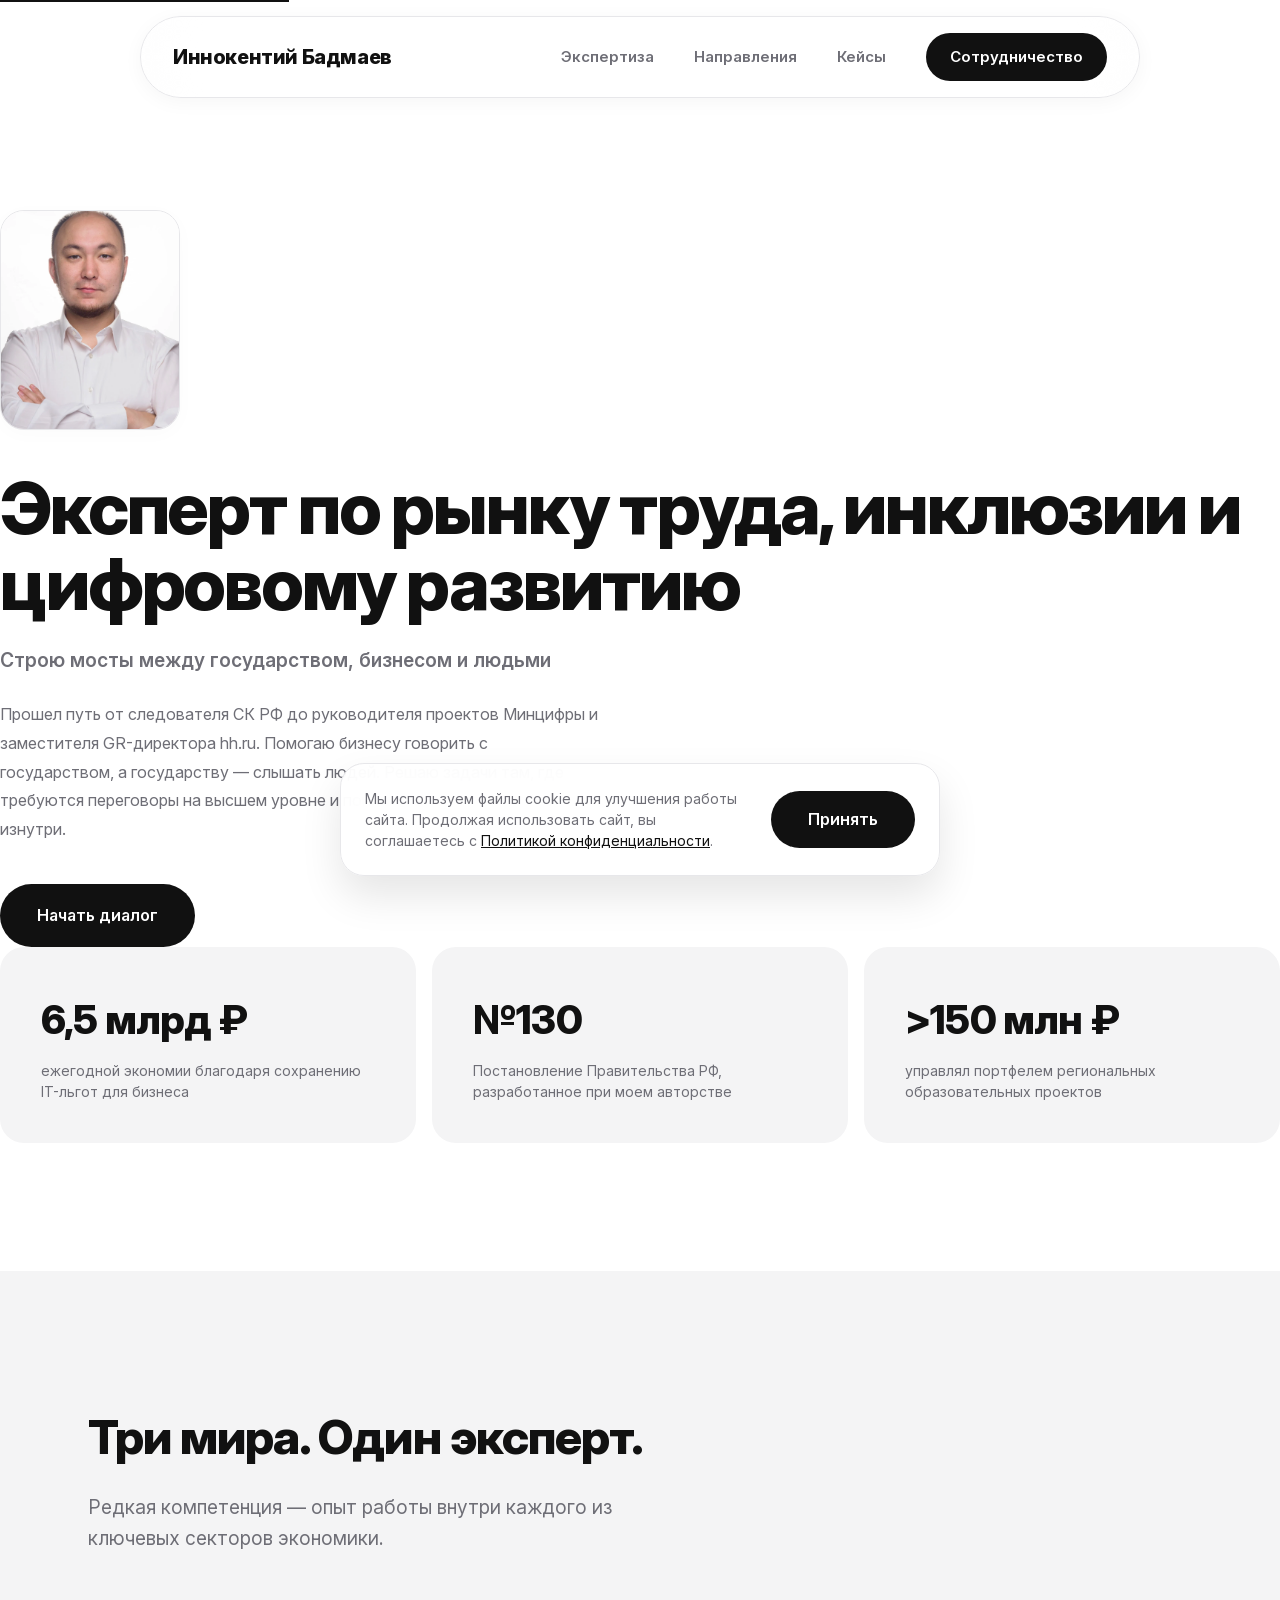
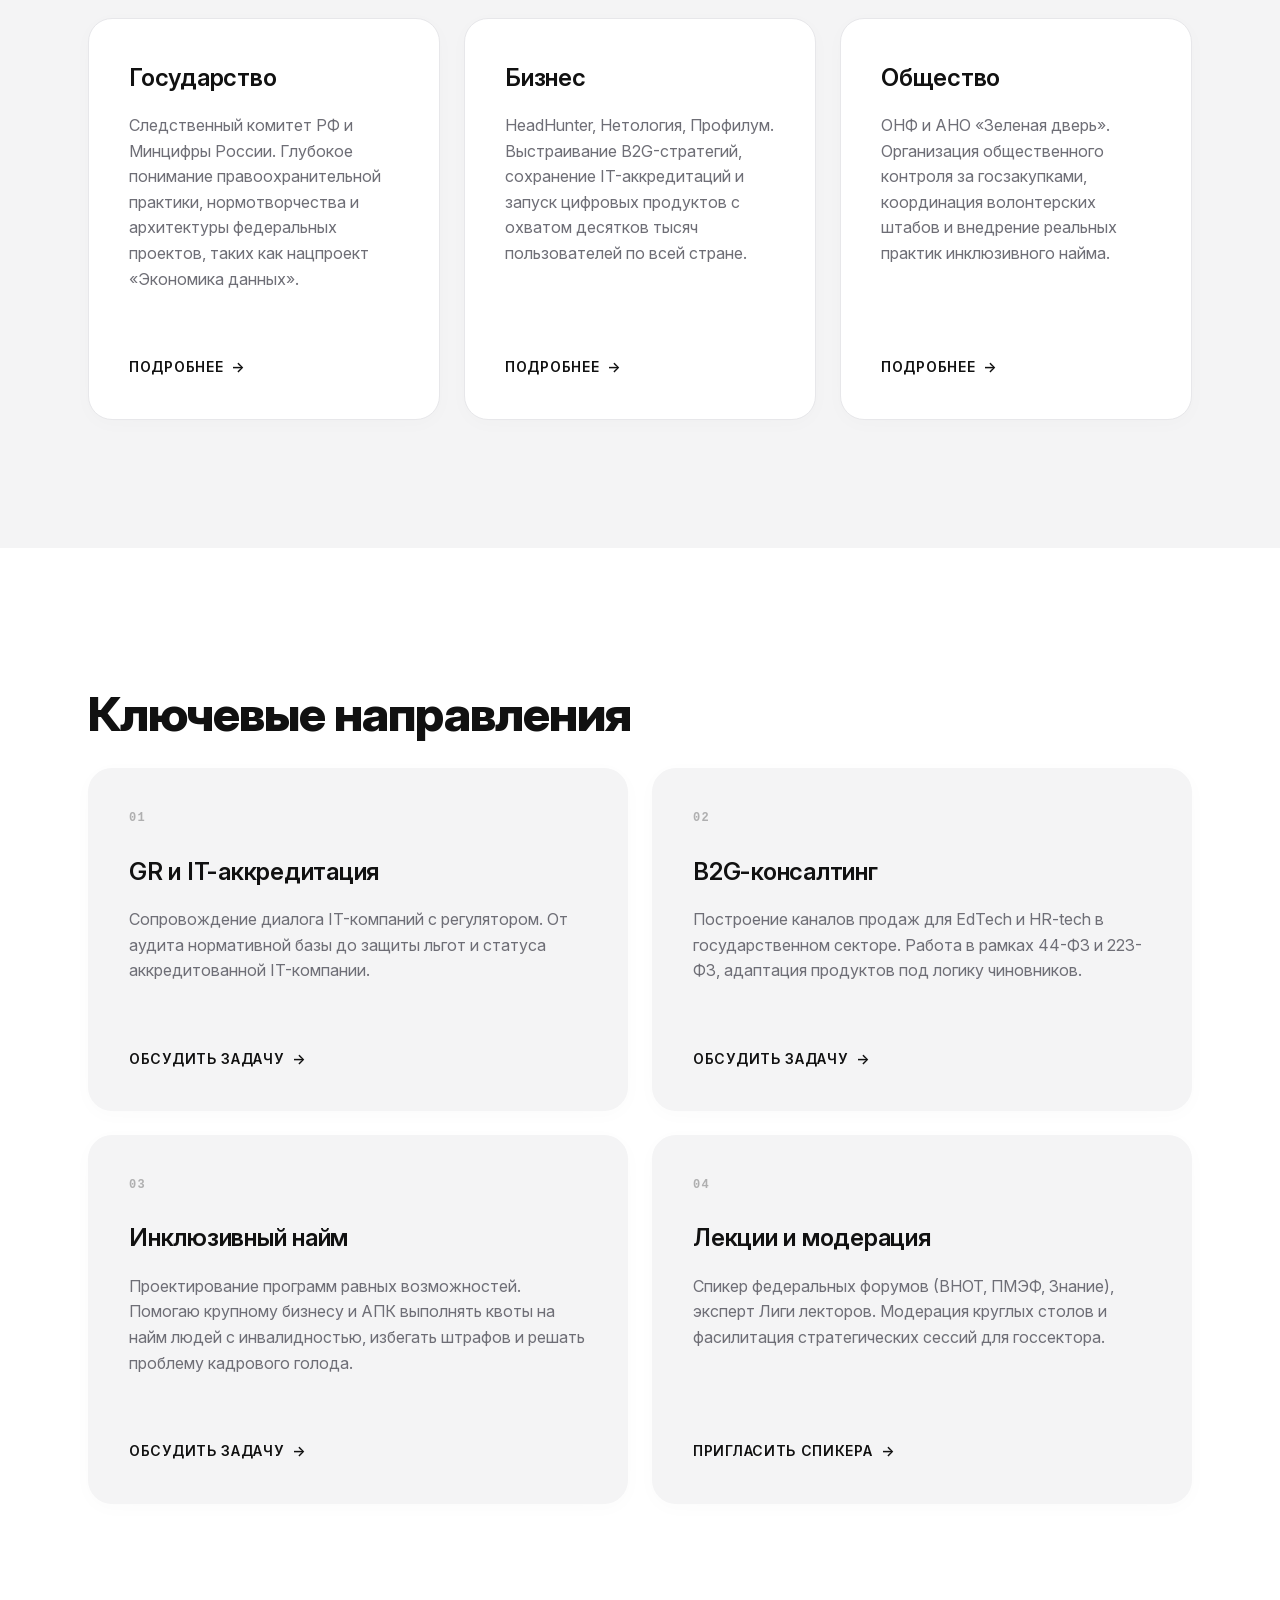
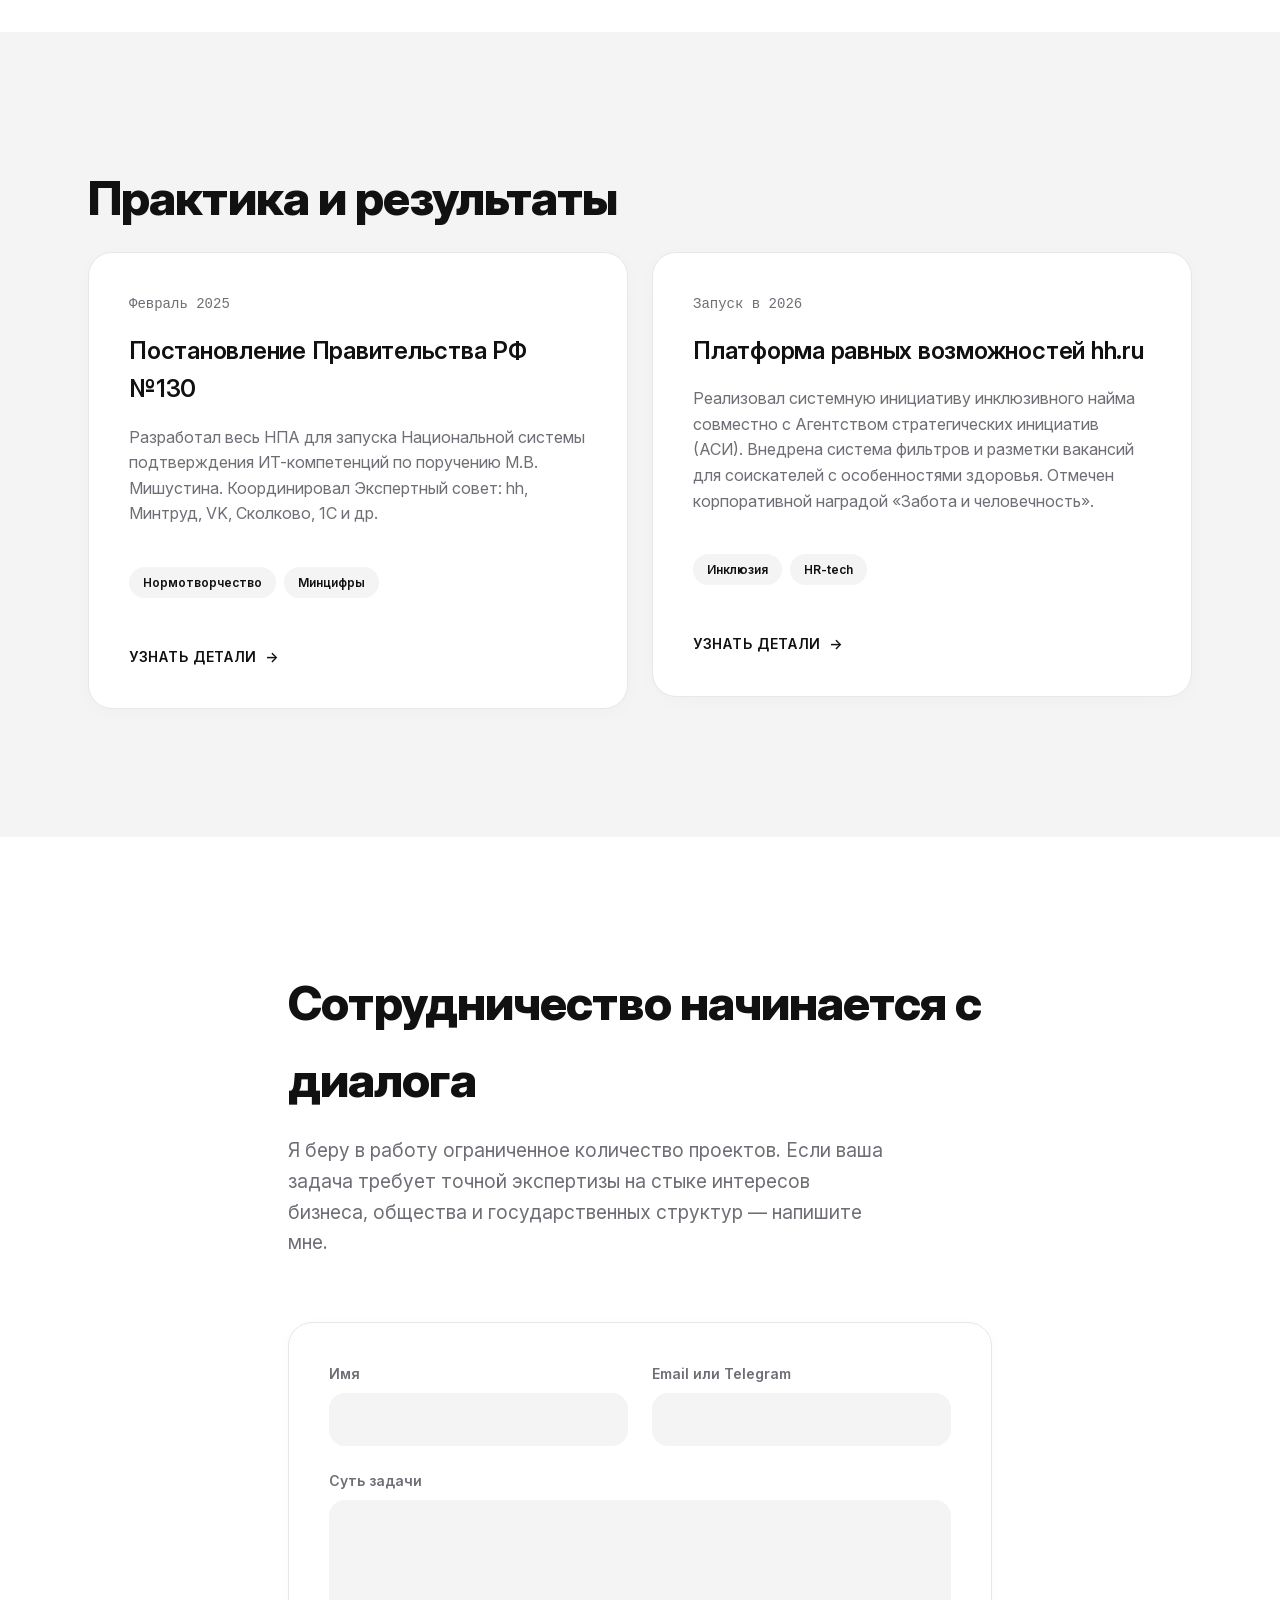
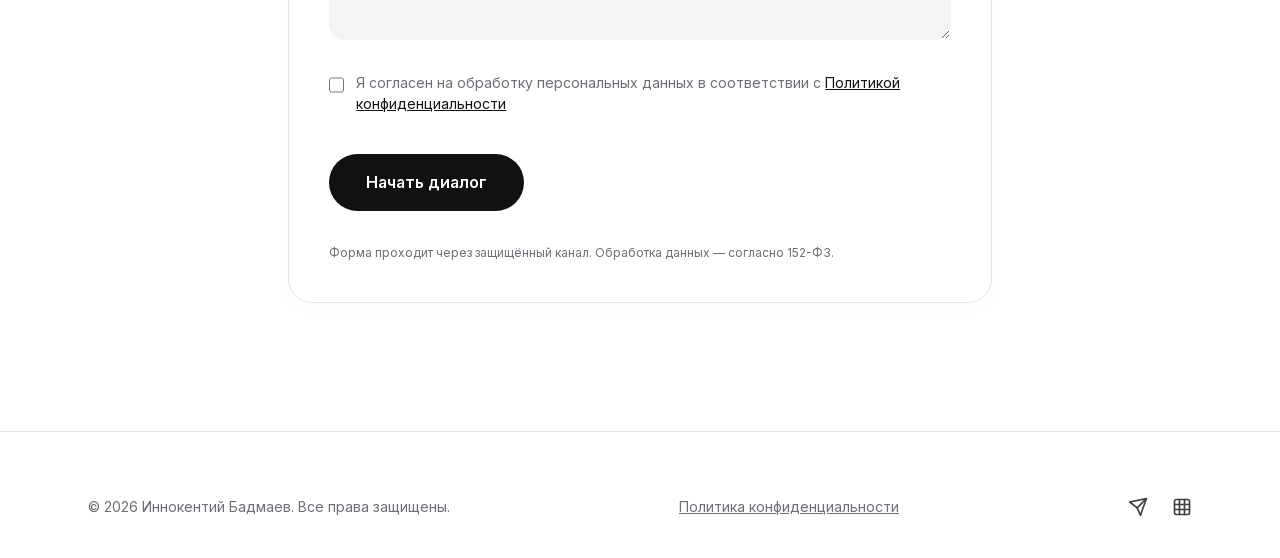
==== commit 390a0a5c: "perf: add WebP avatar and optimize LCP" ====
--- a/index.html
+++ b/index.html
@@ -89,9 +89,11 @@
     <section class="hero" id="hero" aria-labelledby="hero-title">
       <div class="hero__media" aria-hidden="true"></div>
 
-      <div class="hero__container">
-        <div class="hero__content">
-          <img src="assets/images/avatar.jpg" alt="Иннокентий Бадмаев" class="hero__avatar" width="180" height="220">
+      <div class="hero__content">
+          <picture>
+            <source srcset="assets/images/avatar.webp" type="image/webp">
+            <img src="assets/images/avatar.jpg" alt="Иннокентий Бадмаев" class="hero__avatar" width="180" height="220" fetchpriority="high">
+          </picture>
           
           <h1 class="hero__title" id="hero-title">Эксперт по рынку труда, инклюзии и цифровому развитию</h1>
           <p class="hero__subtitle">Строю мосты между государством, бизнесом и людьми</p>
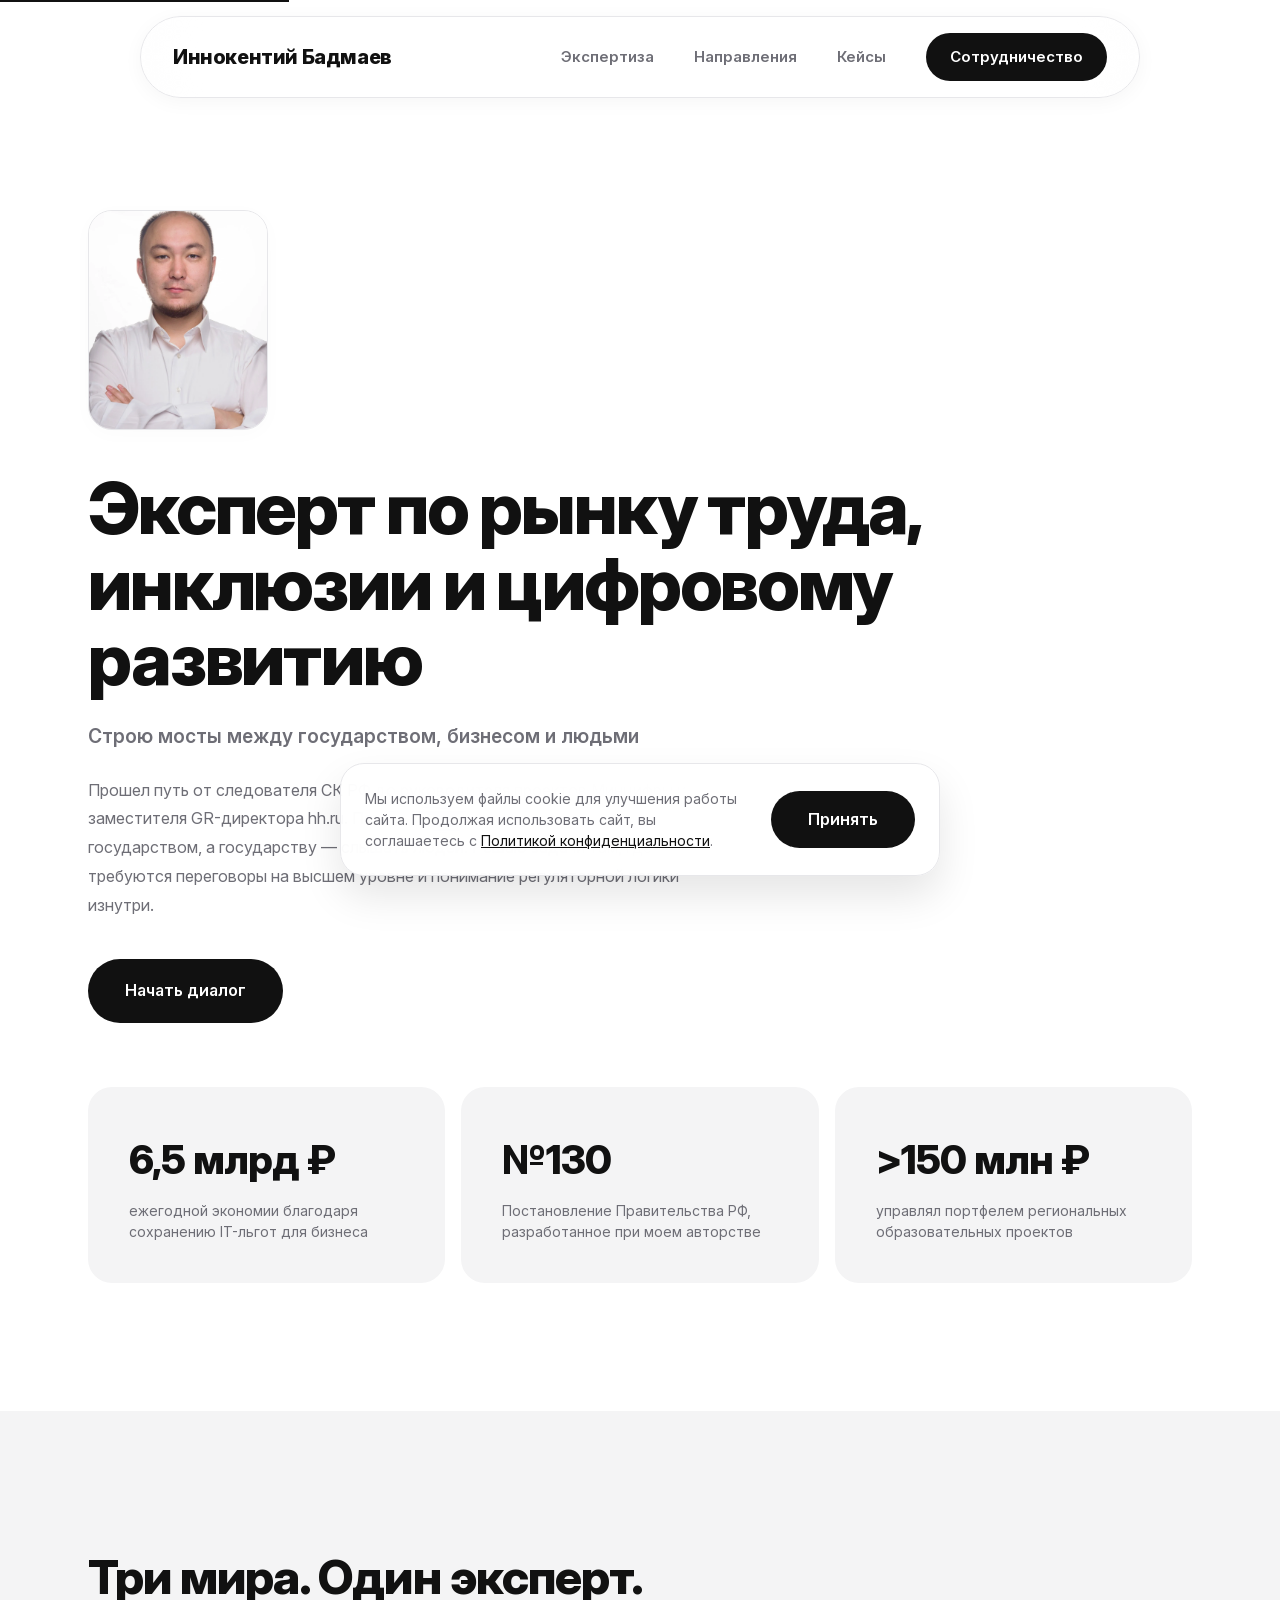
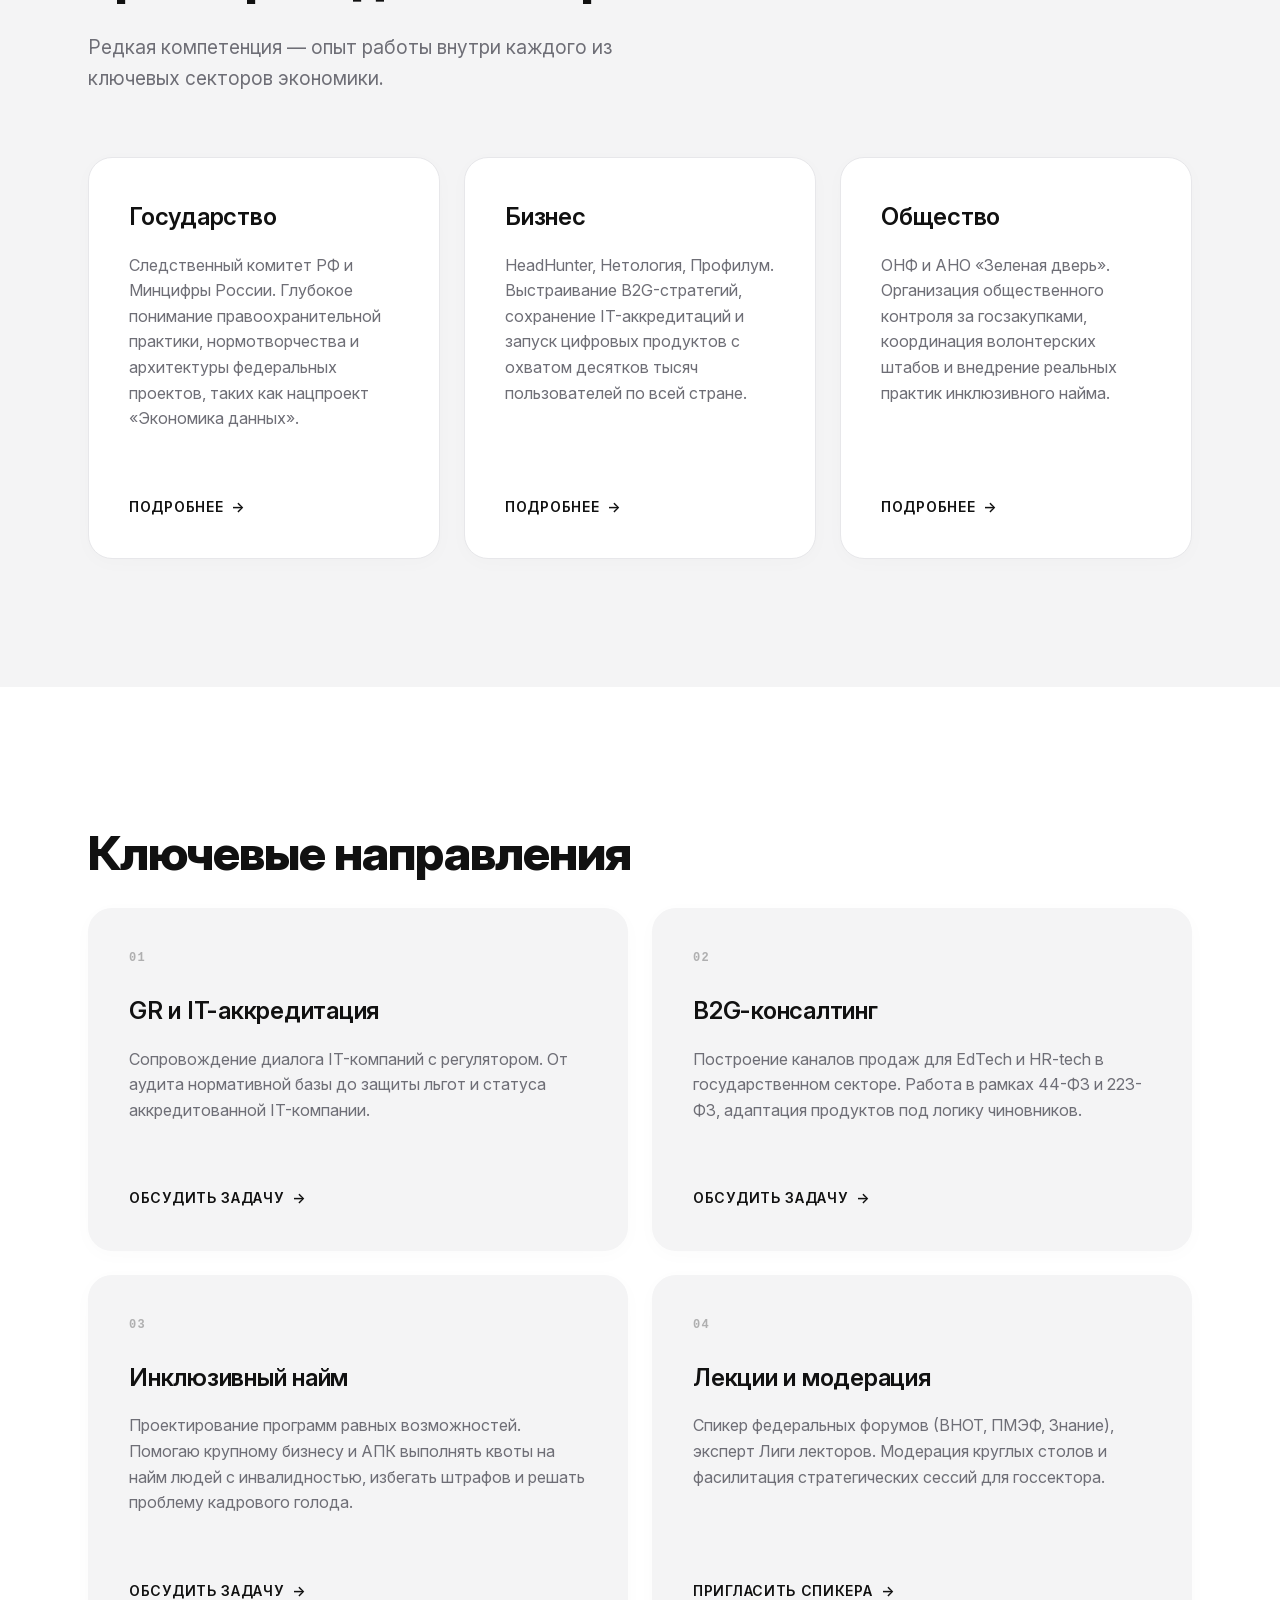
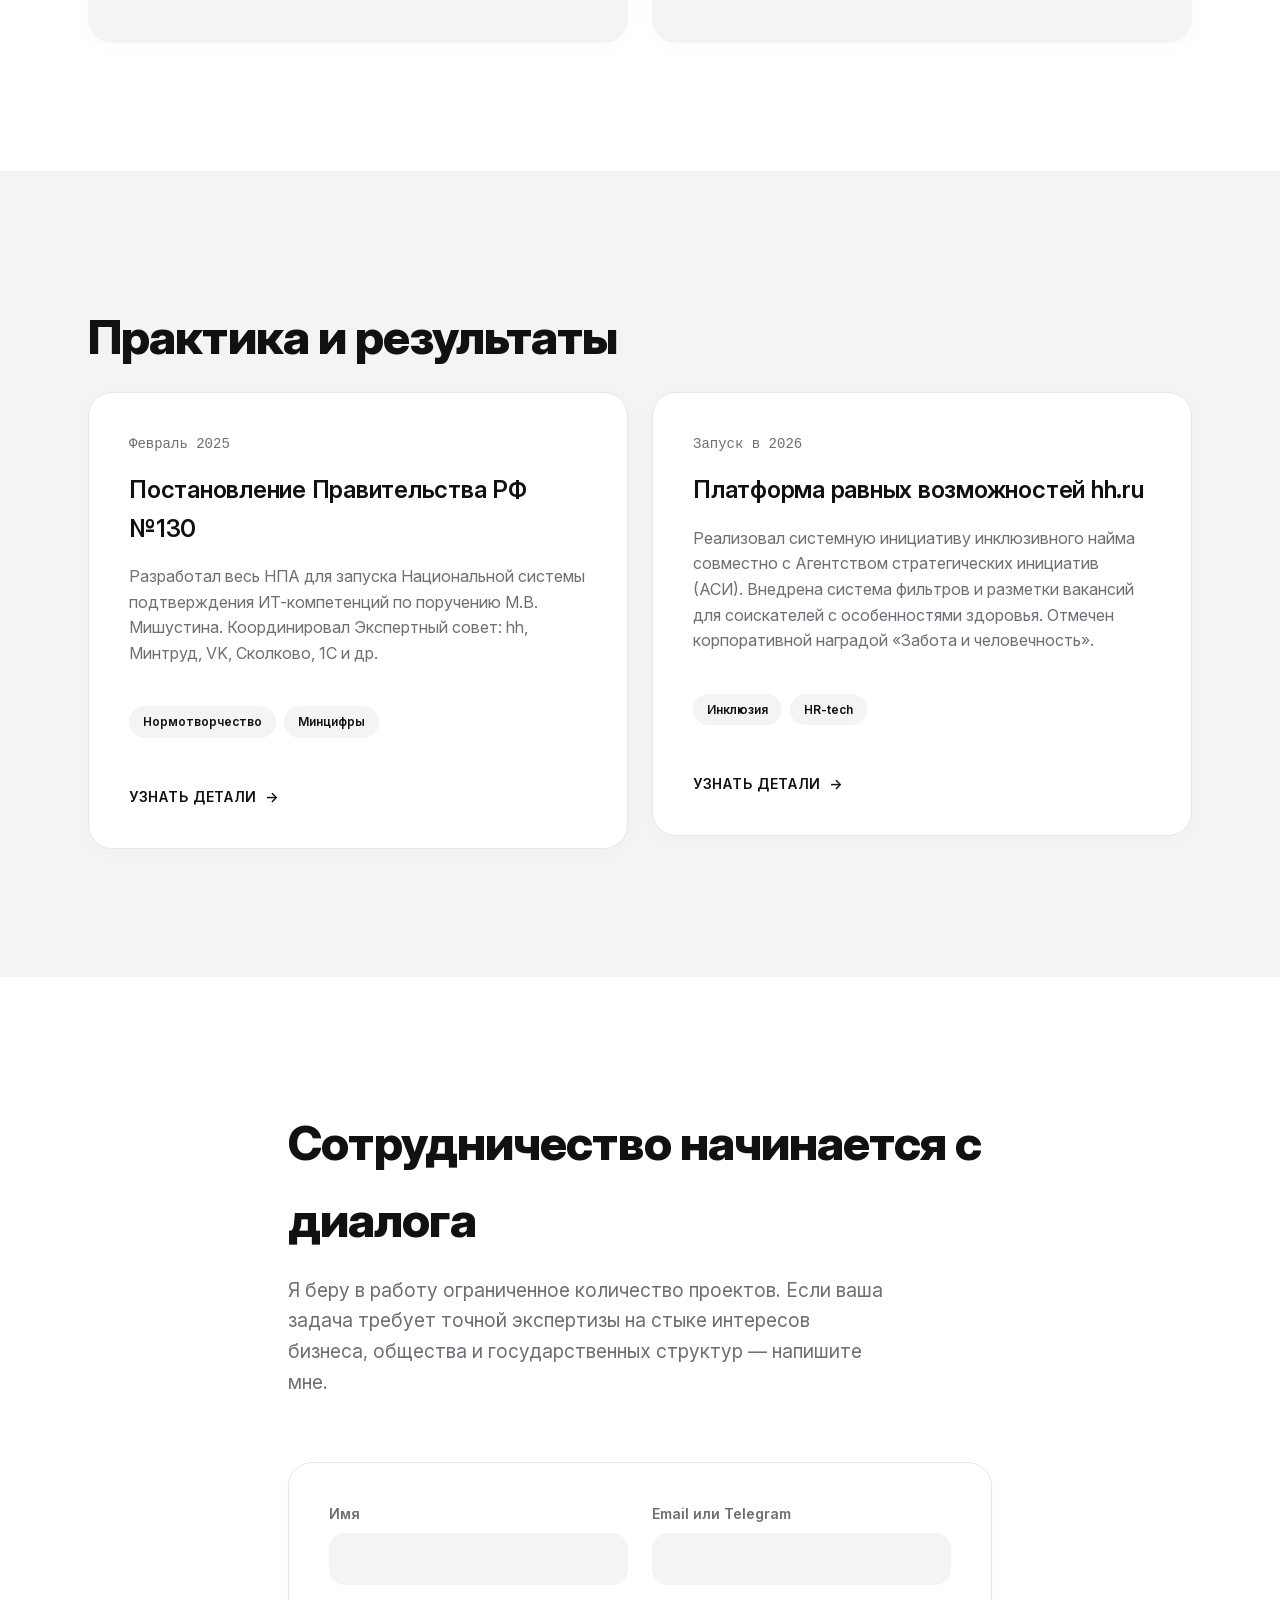
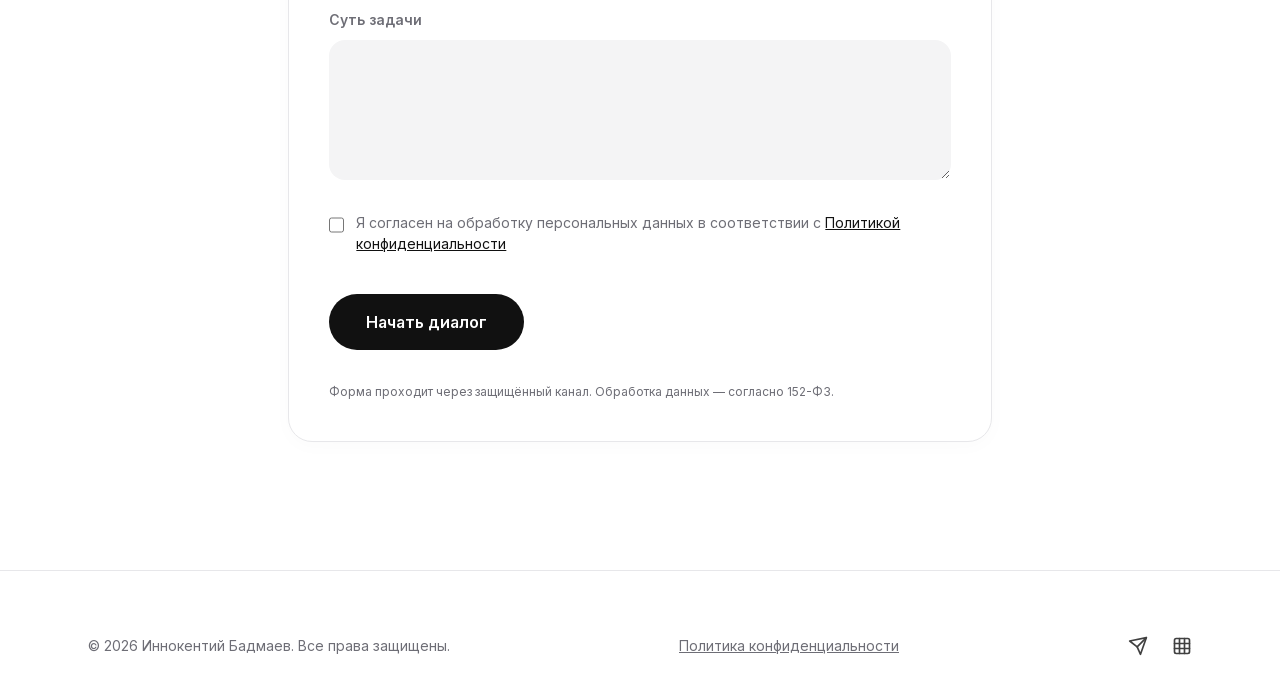
==== commit ae03815d: "fix: hero section layout, sitemap schema, og:url, and csp for json-ld" ====
--- a/index.html
+++ b/index.html
@@ -14,8 +14,9 @@
   <meta property="og:title" content="Иннокентий Бадмаев — Эксперт по рынку труда, инклюзии и цифровому развитию">
   <meta property="og:description" content="Строю мосты между государством, бизнесом и людьми">
   <meta property="og:type" content="website">
+  <meta property="og:url" content="https://isbadmaev.ru/">
   <meta property="og:locale" content="ru_RU">
-  <meta property="og:image" content="https://isbadmaev.ru/assets/images/avatar.jpg">
+  <meta property="og:image" content="https://isbadmaev.ru/assets/images/og-cover.jpg">
 
   <!-- Favicons -->
   <link rel="icon" type="image/svg+xml" href="assets/favicons/favicon.svg">
@@ -89,7 +90,8 @@
     <section class="hero" id="hero" aria-labelledby="hero-title">
       <div class="hero__media" aria-hidden="true"></div>
 
-      <div class="hero__content">
+      <div class="hero__container">
+        <div class="hero__content">
           <picture>
             <source srcset="assets/images/avatar.webp" type="image/webp">
             <img src="assets/images/avatar.jpg" alt="Иннокентий Бадмаев" class="hero__avatar" width="180" height="220" fetchpriority="high">
